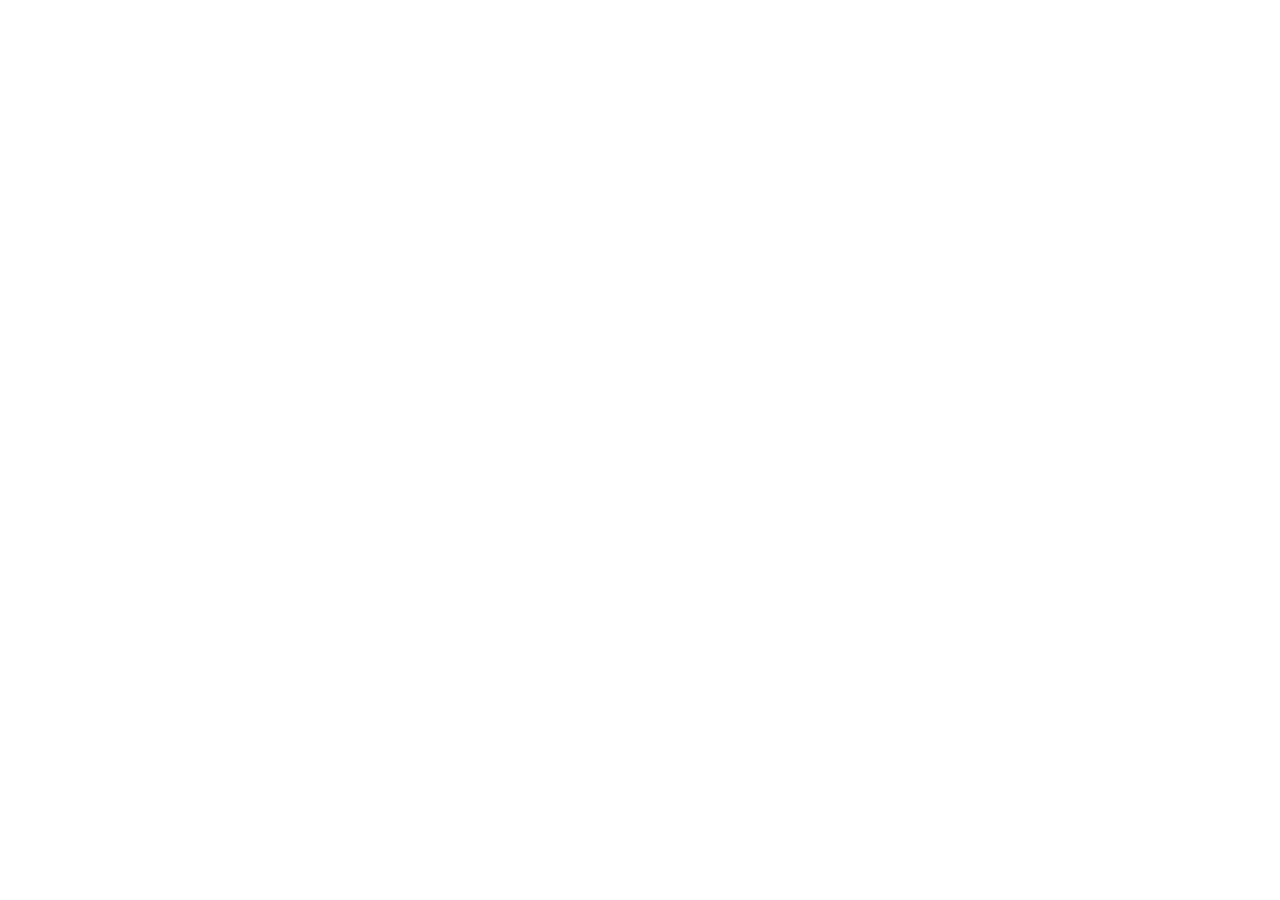
==== index.html @ e755c785 "Redirect thomasbeck.ai to thomasbeckconsulting.com" ====
<!DOCTYPE html><html lang="en"><head><meta charset="utf-8">
<title>Thomas Beck</title>
<meta http-equiv="refresh" content="0; url=https://thomasbeckconsulting.com/">
<link rel="canonical" href="https://thomasbeckconsulting.com/">
<script>location.replace("https://thomasbeckconsulting.com/");</script>
</head><body>Redirecting to <a href="https://thomasbeckconsulting.com/">thomasbeckconsulting.com</a>…</body></html>
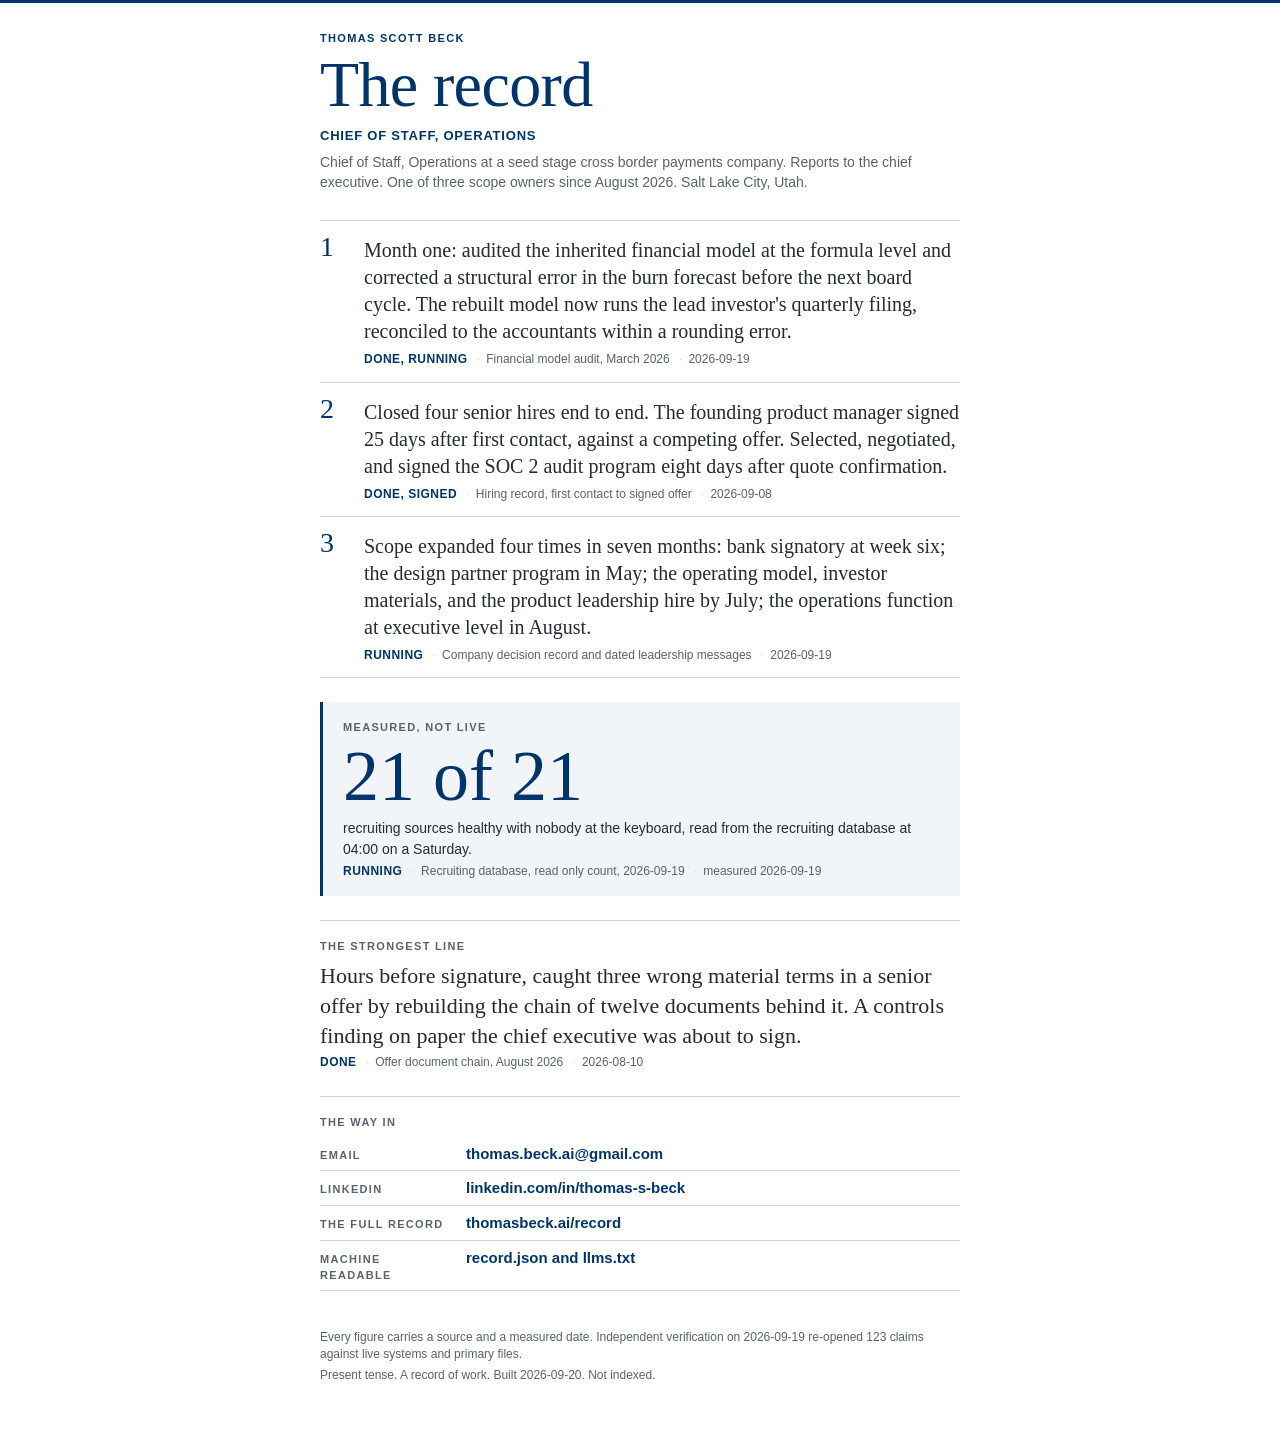
==== commit 541b1eb1: "Record site build 2026-09-20" ====
--- a/index.html
+++ b/index.html
@@ -1,6 +1,47 @@
-<!DOCTYPE html><html lang="en"><head><meta charset="utf-8">
-<title>Thomas Beck</title>
-<meta http-equiv="refresh" content="0; url=https://thomasbeckconsulting.com/">
-<link rel="canonical" href="https://thomasbeckconsulting.com/">
-<script>location.replace("https://thomasbeckconsulting.com/");</script>
-</head><body>Redirecting to <a href="https://thomasbeckconsulting.com/">thomasbeckconsulting.com</a>…</body></html>
+<!doctype html>
+<html lang="en">
+<head>
+<meta charset="utf-8">
+<meta name="viewport" content="width=device-width, initial-scale=1">
+<title>Thomas Scott Beck</title>
+<meta name="description" content="Chief of Staff, Operations. A record of work with sources, states, and measured dates.">
+<meta name="robots" content="noindex, nofollow, noarchive">
+<meta name="color-scheme" content="light dark">
+<link rel="canonical" href="https://thomasbeck.ai/">
+<link rel="alternate" type="application/json" href="/record.json" title="The record, machine readable">
+<link rel="stylesheet" href="/style.css">
+
+</head>
+<body class="home">
+<header>
+  <p class="kicker">Thomas Scott Beck</p>
+  <h1>The record</h1>
+  <p class="role">Chief of Staff, Operations</p>
+  <p class="company">Chief of Staff, Operations at a seed stage cross border payments company. Reports to the chief executive. One of three scope owners since August 2026. Salt Lake City, Utah.</p>
+</header>
+
+<main>
+  <ol class="case">
+    <li><p>Month one: audited the inherited financial model at the formula level and corrected a structural error in the burn forecast before the next board cycle. The rebuilt model now runs the lead investor&#x27;s quarterly filing, reconciled to the accountants within a rounding error.</p><p class="meta"><span class="state">DONE, RUNNING</span> <span class="src">Financial model audit, March 2026</span> <time datetime="2026-09-19">2026-09-19</time></p></li><li><p>Closed four senior hires end to end. The founding product manager signed 25 days after first contact, against a competing offer. Selected, negotiated, and signed the SOC 2 audit program eight days after quote confirmation.</p><p class="meta"><span class="state">DONE, SIGNED</span> <span class="src">Hiring record, first contact to signed offer</span> <time datetime="2026-09-08">2026-09-08</time></p></li><li><p>Scope expanded four times in seven months: bank signatory at week six; the design partner program in May; the operating model, investor materials, and the product leadership hire by July; the operations function at executive level in August.</p><p class="meta"><span class="state">RUNNING</span> <span class="src">Company decision record and dated leadership messages</span> <time datetime="2026-09-19">2026-09-19</time></p></li>
+  </ol>
+
+  <section class="live measured"><p class="label">Measured, not live</p><p class="big">21 of 21</p><p class="sub">recruiting sources healthy with nobody at the keyboard, read from the recruiting database at 04:00 on a Saturday. <span class="meta"><span class="state">RUNNING</span> <span class="src">Recruiting database, read only count, 2026-09-19</span> <time datetime="2026-09-19">measured 2026-09-19</time></span></p></section>
+
+  <section class="proof">
+    <p class="label">The strongest line</p><p class="proof-text">Hours before signature, caught three wrong material terms in a senior offer by rebuilding the chain of twelve documents behind it. A controls finding on paper the chief executive was about to sign.</p><p class="meta"><span class="state">DONE</span> <span class="src">Offer document chain, August 2026</span> <time datetime="2026-08-10">2026-08-10</time></p>
+  </section>
+
+  <section class="way">
+    <p class="label">The way in</p>
+    <ul>
+      <li><span class="label">Email</span><a href="mailto:thomas.beck.ai@gmail.com">thomas.beck.ai@gmail.com</a></li><li><span class="label">LinkedIn</span><a href="https://linkedin.com/in/thomas-s-beck">linkedin.com/in/thomas-s-beck</a></li><li><span class="label">The full record</span><a href="/record/">thomasbeck.ai/record</a></li><li><span class="label">Machine readable</span><a href="/record.json">record.json and llms.txt</a></li>
+    </ul>
+  </section>
+</main>
+
+<footer>
+  <p>Every figure carries a source and a measured date. Independent verification on 2026-09-19 re-opened 123 claims against live systems and primary files.</p>
+  <p>Present tense. A record of work. Built 2026-09-20. Not indexed.</p>
+</footer>
+</body>
+</html>
--- a/style.css
+++ b/style.css
@@ -0,0 +1,135 @@
+/* The record site. Same design system as the resume: Yale blue, Georgia display, Arial body.
+   Hairlines, extreme size contrast, one column, phone first. No decoration that carries no fact. */
+:root {
+  --blue: #00356B;
+  --ink: #242B33;
+  --muted: #59636D;
+  --line: #CED7E0;
+  --pale: #F1F5F8;
+  --mid: #DCE6EF;
+  --bg: #FFFFFF;
+  --display: Georgia, "Times New Roman", serif;
+  --body: Arial, Helvetica, system-ui, sans-serif;
+}
+@media (prefers-color-scheme: dark) {
+  :root {
+    --blue: #9CC0EA;
+    --ink: #E6EBF0;
+    --muted: #9AA6B2;
+    --line: #2A343E;
+    --pale: #141A20;
+    --mid: #1B2530;
+    --bg: #0E1216;
+  }
+}
+* { box-sizing: border-box; }
+html { -webkit-text-size-adjust: 100%; }
+body {
+  margin: 0;
+  background: var(--bg);
+  color: var(--ink);
+  font-family: var(--body);
+  font-size: 15px;
+  line-height: 1.45;
+  border-top: 3px solid var(--blue);
+}
+a { color: var(--blue); text-decoration: none; border-bottom: 1px solid var(--line); }
+a:hover, a:focus-visible { border-bottom-color: var(--blue); }
+a:focus-visible { outline: 2px solid var(--blue); outline-offset: 2px; }
+header, main, footer { max-width: 680px; margin: 0 auto; padding: 0 20px; }
+header { padding-top: 28px; }
+.kicker {
+  margin: 0;
+  font-family: var(--body);
+  font-weight: 700;
+  font-size: 11px;
+  letter-spacing: .12em;
+  text-transform: uppercase;
+  color: var(--blue);
+}
+.kicker a { border: 0; }
+h1 {
+  margin: 6px 0 0;
+  font-family: var(--display);
+  font-weight: 400;
+  font-size: clamp(40px, 9vw, 64px);
+  line-height: 1;
+  letter-spacing: -.01em;
+  color: var(--blue);
+}
+.role { margin: 10px 0 0; font-weight: 700; font-size: 13px; letter-spacing: .06em; text-transform: uppercase; color: var(--blue); }
+.company { margin: 6px 0 0; color: var(--muted); font-size: 14px; }
+h2 {
+  margin: 34px 0 0;
+  padding-bottom: 6px;
+  border-bottom: 1px solid var(--line);
+  font-family: var(--body);
+  font-weight: 700;
+  font-size: 12px;
+  letter-spacing: .1em;
+  text-transform: uppercase;
+  color: var(--blue);
+}
+h3 { margin: 22px 0 6px; font-size: 12px; letter-spacing: .08em; text-transform: uppercase; color: var(--muted); font-weight: 700; }
+.label { margin: 0 0 6px; font-weight: 700; font-size: 11px; letter-spacing: .12em; text-transform: uppercase; color: var(--muted); }
+.meta { display: block; margin-top: 4px; font-size: 12px; color: var(--muted); }
+.meta .state { color: var(--blue); font-weight: 700; letter-spacing: .04em; }
+.meta .src::before, .meta time::before { content: "\00b7"; margin: 0 6px; color: var(--line); }
+
+/* the one screen */
+.home main { padding-bottom: 8px; }
+.case { list-style: none; margin: 28px 0 0; padding: 0; counter-reset: line; border-top: 1px solid var(--line); }
+.case li { position: relative; padding: 16px 0 14px 44px; border-bottom: 1px solid var(--line); counter-increment: line; }
+.case li::before {
+  content: counter(line);
+  position: absolute; left: 0; top: 12px;
+  font-family: var(--display); font-size: 28px; line-height: 1; color: var(--blue);
+}
+.case li p { margin: 0; font-family: var(--display); font-size: 18px; line-height: 1.35; }
+.case li p.meta { font-family: var(--body); font-size: 12px; margin-top: 6px; }
+
+.live { margin: 24px 0 0; padding: 18px 20px 16px; background: var(--pale); border-left: 3px solid var(--blue); }
+.live .big { margin: 0; font-family: var(--display); font-size: clamp(44px, 11vw, 72px); line-height: .95; color: var(--blue); font-variant-numeric: tabular-nums; }
+.live .sub { margin: 8px 0 0; font-size: 14px; }
+.live.stale { border-left-color: var(--muted); }
+.live.stale .big { color: var(--muted); }
+.live.stale .label::after { content: "  STALE"; color: var(--muted); }
+
+.proof { margin: 24px 0 0; padding-top: 18px; border-top: 1px solid var(--line); }
+.proof-text { margin: 0; font-family: var(--display); font-size: 20px; line-height: 1.35; }
+
+.way { margin: 24px 0 0; padding-top: 18px; border-top: 1px solid var(--line); }
+.way ul { list-style: none; margin: 0; padding: 0; }
+.way li { display: flex; gap: 14px; align-items: baseline; padding: 6px 0; border-bottom: 1px solid var(--line); font-size: 15px; }
+.way li .label { flex: 0 0 132px; margin: 0; }
+.way li a { border: 0; font-weight: 700; }
+
+footer { padding: 26px 20px 40px; color: var(--muted); font-size: 12px; }
+footer p { margin: 4px 0; }
+
+/* the plain record */
+.record header { padding-top: 24px; }
+.record h1 { font-size: clamp(34px, 7vw, 48px); }
+.record .intro { margin: 10px 0 0; color: var(--muted); }
+dl { margin: 10px 0 0; }
+.field { padding: 10px 0; border-bottom: 1px solid var(--line); }
+.field dt { font-weight: 700; color: var(--blue); font-size: 13px; }
+.field dd { margin: 2px 0 0; }
+.legend dt { font-weight: 700; color: var(--blue); font-size: 12px; margin-top: 8px; }
+.legend dd { margin: 0; color: var(--muted); font-size: 13px; }
+
+@media (min-width: 720px) {
+  body { font-size: 16px; }
+  .case li p { font-size: 20px; }
+  .proof-text { font-size: 22px; }
+  .field { display: grid; grid-template-columns: 220px 1fr; gap: 0 18px; }
+  .field dt { padding-top: 1px; }
+  .field dd { margin: 0; }
+  .legend { display: grid; grid-template-columns: 200px 1fr; gap: 0 18px; }
+  .legend dt { margin-top: 4px; }
+  .legend dd { margin-top: 4px; }
+}
+@media print {
+  body { border-top: 0; color: #000; }
+  .live, .way { break-inside: avoid; }
+}
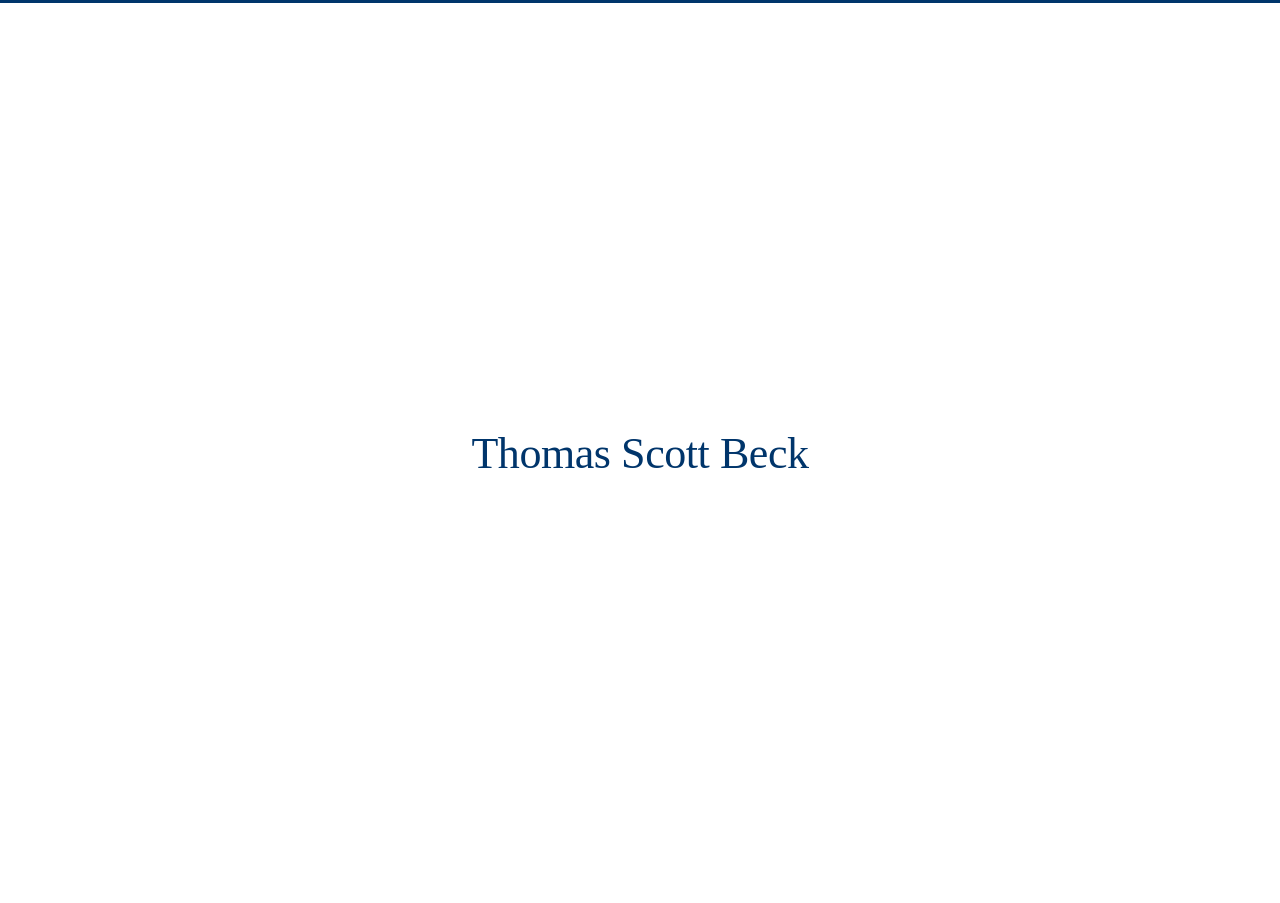
==== commit d348da14: "Record site build 2026-09-20" ====
--- a/index.html
+++ b/index.html
@@ -4,44 +4,16 @@
 <meta charset="utf-8">
 <meta name="viewport" content="width=device-width, initial-scale=1">
 <title>Thomas Scott Beck</title>
-<meta name="description" content="Chief of Staff, Operations. A record of work with sources, states, and measured dates.">
 <meta name="robots" content="noindex, nofollow, noarchive">
 <meta name="color-scheme" content="light dark">
 <link rel="canonical" href="https://thomasbeck.ai/">
-<link rel="alternate" type="application/json" href="/record.json" title="The record, machine readable">
-<link rel="stylesheet" href="/style.css">
-
+<style>
+:root { --blue: #00356B; --ink: #242B33; --bg: #FFFFFF; }
+@media (prefers-color-scheme: dark) { :root { --blue: #9CC0EA; --ink: #E6EBF0; --bg: #0E1216; } }
+html, body { height: 100%; margin: 0; }
+body { display: grid; place-items: center; background: var(--bg); color: var(--ink); font-family: Georgia, "Times New Roman", serif; border-top: 3px solid var(--blue); }
+h1 { margin: 0; font-weight: 400; font-size: clamp(28px, 6vw, 44px); letter-spacing: -.01em; color: var(--blue); }
+</style>
 </head>
-<body class="home">
-<header>
-  <p class="kicker">Thomas Scott Beck</p>
-  <h1>The record</h1>
-  <p class="role">Chief of Staff, Operations</p>
-  <p class="company">Chief of Staff, Operations at a seed stage cross border payments company. Reports to the chief executive. One of three scope owners since August 2026. Salt Lake City, Utah.</p>
-</header>
-
-<main>
-  <ol class="case">
-    <li><p>Month one: audited the inherited financial model at the formula level and corrected a structural error in the burn forecast before the next board cycle. The rebuilt model now runs the lead investor&#x27;s quarterly filing, reconciled to the accountants within a rounding error.</p><p class="meta"><span class="state">DONE, RUNNING</span> <span class="src">Financial model audit, March 2026</span> <time datetime="2026-09-19">2026-09-19</time></p></li><li><p>Closed four senior hires end to end. The founding product manager signed 25 days after first contact, against a competing offer. Selected, negotiated, and signed the SOC 2 audit program eight days after quote confirmation.</p><p class="meta"><span class="state">DONE, SIGNED</span> <span class="src">Hiring record, first contact to signed offer</span> <time datetime="2026-09-08">2026-09-08</time></p></li><li><p>Scope expanded four times in seven months: bank signatory at week six; the design partner program in May; the operating model, investor materials, and the product leadership hire by July; the operations function at executive level in August.</p><p class="meta"><span class="state">RUNNING</span> <span class="src">Company decision record and dated leadership messages</span> <time datetime="2026-09-19">2026-09-19</time></p></li>
-  </ol>
-
-  <section class="live measured"><p class="label">Measured, not live</p><p class="big">21 of 21</p><p class="sub">recruiting sources healthy with nobody at the keyboard, read from the recruiting database at 04:00 on a Saturday. <span class="meta"><span class="state">RUNNING</span> <span class="src">Recruiting database, read only count, 2026-09-19</span> <time datetime="2026-09-19">measured 2026-09-19</time></span></p></section>
-
-  <section class="proof">
-    <p class="label">The strongest line</p><p class="proof-text">Hours before signature, caught three wrong material terms in a senior offer by rebuilding the chain of twelve documents behind it. A controls finding on paper the chief executive was about to sign.</p><p class="meta"><span class="state">DONE</span> <span class="src">Offer document chain, August 2026</span> <time datetime="2026-08-10">2026-08-10</time></p>
-  </section>
-
-  <section class="way">
-    <p class="label">The way in</p>
-    <ul>
-      <li><span class="label">Email</span><a href="mailto:thomas.beck.ai@gmail.com">thomas.beck.ai@gmail.com</a></li><li><span class="label">LinkedIn</span><a href="https://linkedin.com/in/thomas-s-beck">linkedin.com/in/thomas-s-beck</a></li><li><span class="label">The full record</span><a href="/record/">thomasbeck.ai/record</a></li><li><span class="label">Machine readable</span><a href="/record.json">record.json and llms.txt</a></li>
-    </ul>
-  </section>
-</main>
-
-<footer>
-  <p>Every figure carries a source and a measured date. Independent verification on 2026-09-19 re-opened 123 claims against live systems and primary files.</p>
-  <p>Present tense. A record of work. Built 2026-09-20. Not indexed.</p>
-</footer>
-</body>
+<body><h1>Thomas Scott Beck</h1></body>
 </html>
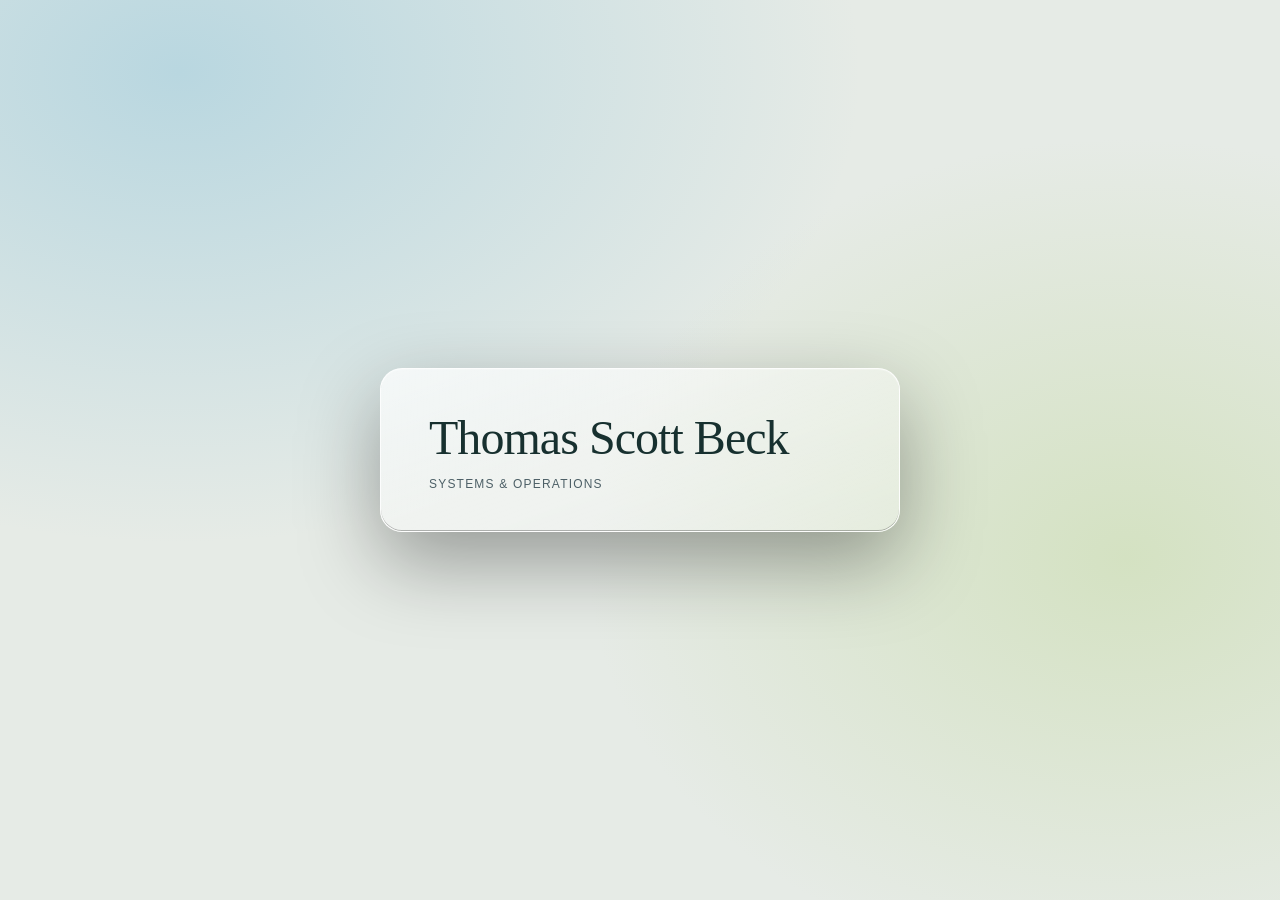
==== commit 49e7ff65: "Record site build 2026-09-21" ====
--- a/index.html
+++ b/index.html
@@ -7,13 +7,20 @@
 <meta name="robots" content="noindex, nofollow, noarchive">
 <meta name="color-scheme" content="light dark">
 <link rel="canonical" href="https://thomasbeck.ai/">
+<link rel="icon" href="data:,">
 <style>
-:root { --blue: #00356B; --ink: #242B33; --bg: #FFFFFF; }
-@media (prefers-color-scheme: dark) { :root { --blue: #9CC0EA; --ink: #E6EBF0; --bg: #0E1216; } }
-html, body { height: 100%; margin: 0; }
-body { display: grid; place-items: center; background: var(--bg); color: var(--ink); font-family: Georgia, "Times New Roman", serif; border-top: 3px solid var(--blue); }
-h1 { margin: 0; font-weight: 400; font-size: clamp(28px, 6vw, 44px); letter-spacing: -.01em; color: var(--blue); }
+:root{color-scheme:dark;--bg:#0c1216;--ink:#e9eeeb;--muted:#9fb0b8;--edge:rgba(255,255,255,.11);
+--field:radial-gradient(1100px 760px at 14% 8%,rgba(58,104,128,.42) 0%,rgba(58,104,128,0) 62%),radial-gradient(900px 700px at 88% 62%,rgba(84,112,66,.28) 0%,rgba(84,112,66,0) 60%);
+--glass:linear-gradient(160deg,rgba(255,255,255,.085),rgba(255,255,255,.025) 42%,rgba(0,0,0,.16))}
+@media (prefers-color-scheme:light){:root{color-scheme:light;--bg:#e6ebe6;--ink:#17302f;--muted:#4d6067;--edge:rgba(255,255,255,.85);
+--field:radial-gradient(1100px 760px at 14% 8%,rgba(140,195,218,.5) 0%,rgba(140,195,218,0) 62%),radial-gradient(900px 700px at 88% 62%,rgba(190,214,150,.45) 0%,rgba(190,214,150,0) 60%);
+--glass:linear-gradient(160deg,rgba(255,255,255,.72),rgba(255,255,255,.42) 45%,rgba(255,255,255,.28))}}
+*{box-sizing:border-box}html,body{height:100%;margin:0}
+body{display:grid;place-items:center;background:var(--field),var(--bg);color:var(--ink);font-family:-apple-system,BlinkMacSystemFont,"SF Pro Text","Segoe UI",Inter,Roboto,Helvetica,Arial,sans-serif;padding:24px;box-sizing:border-box}
+.card{background:var(--glass);border:1px solid var(--edge);border-radius:22px;padding:44px 48px 40px;box-shadow:inset 0 1px 0 rgba(255,255,255,.22),inset 0 -1px 0 rgba(0,0,0,.28),0 30px 80px rgba(0,0,0,.35);max-width:520px;width:100%}
+h1{margin:0;font-family:"Iowan Old Style","Palatino Linotype",Palatino,Georgia,serif;font-weight:400;font-size:clamp(32px,6vw,48px);letter-spacing:-.02em;line-height:1.05}
+p{margin:14px 0 0;color:var(--muted);font-size:12px;letter-spacing:.1em;text-transform:uppercase}
 </style>
 </head>
-<body><h1>Thomas Scott Beck</h1></body>
+<body><div class="card"><h1>Thomas Scott Beck</h1><p>Systems &amp; operations</p></div></body>
 </html>
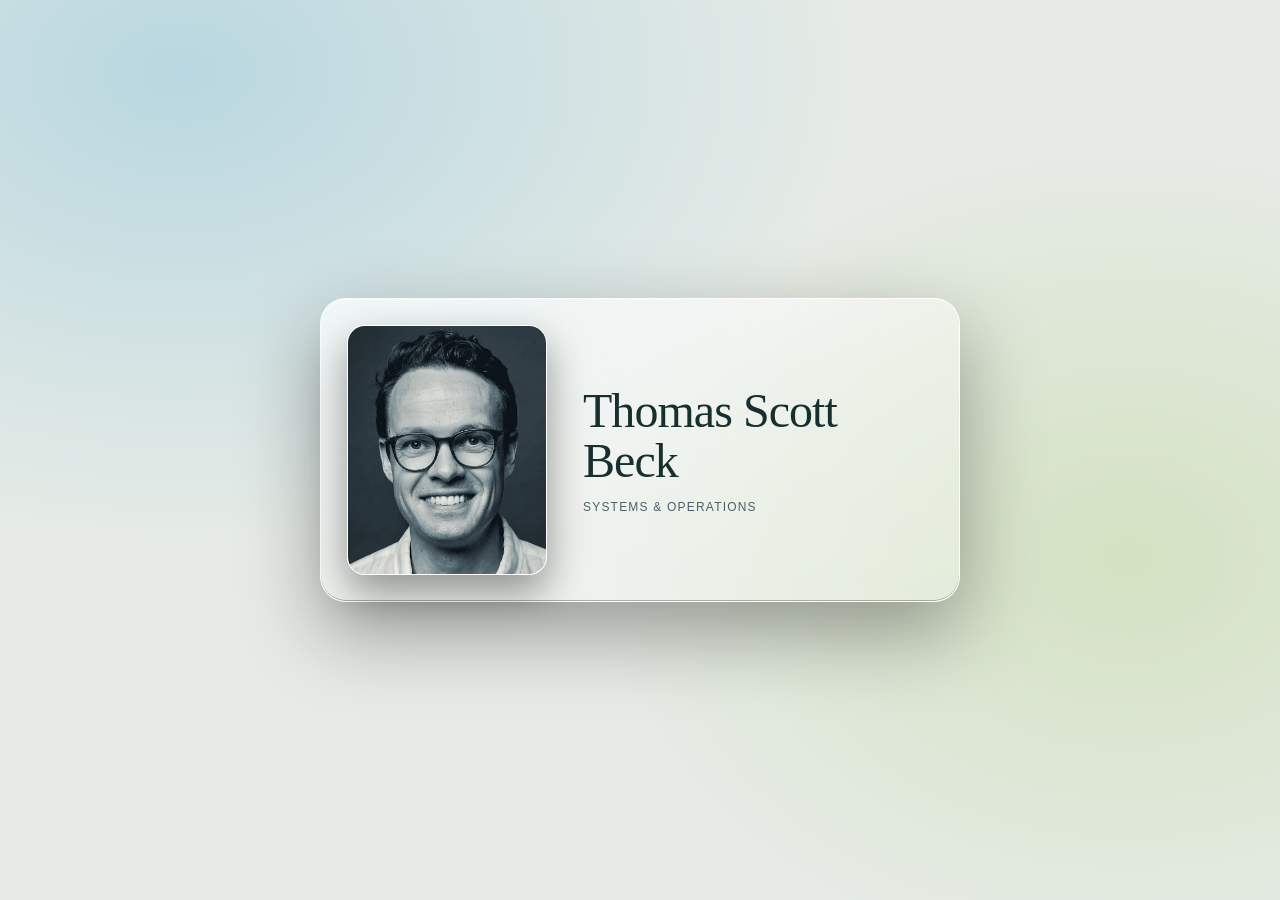
==== commit e42a7842: "Record site build 2026-09-21" ====
--- a/index.html
+++ b/index.html
@@ -17,10 +17,12 @@
 --glass:linear-gradient(160deg,rgba(255,255,255,.72),rgba(255,255,255,.42) 45%,rgba(255,255,255,.28))}}
 *{box-sizing:border-box}html,body{height:100%;margin:0}
 body{display:grid;place-items:center;background:var(--field),var(--bg);color:var(--ink);font-family:-apple-system,BlinkMacSystemFont,"SF Pro Text","Segoe UI",Inter,Roboto,Helvetica,Arial,sans-serif;padding:24px;box-sizing:border-box}
-.card{background:var(--glass);border:1px solid var(--edge);border-radius:22px;padding:44px 48px 40px;box-shadow:inset 0 1px 0 rgba(255,255,255,.22),inset 0 -1px 0 rgba(0,0,0,.28),0 30px 80px rgba(0,0,0,.35);max-width:520px;width:100%}
+.card{display:grid;grid-template-columns:200px 1fr;align-items:center;gap:36px;background:var(--glass);border:1px solid var(--edge);border-radius:26px;padding:26px 44px 26px 26px;box-shadow:inset 0 1px 0 rgba(255,255,255,.22),inset 0 -1px 0 rgba(0,0,0,.28),0 30px 80px rgba(0,0,0,.35);max-width:640px;width:100%}
+.portrait{display:block;width:100%;height:auto;aspect-ratio:4/5;object-fit:cover;border-radius:18px;border:1px solid var(--edge);box-shadow:inset 0 1px 0 rgba(255,255,255,.35),0 18px 40px rgba(0,0,0,.4)}
+@media (max-width:560px){.card{grid-template-columns:1fr;gap:22px;padding:22px 26px 30px}.portrait{max-width:260px}}
 h1{margin:0;font-family:"Iowan Old Style","Palatino Linotype",Palatino,Georgia,serif;font-weight:400;font-size:clamp(32px,6vw,48px);letter-spacing:-.02em;line-height:1.05}
 p{margin:14px 0 0;color:var(--muted);font-size:12px;letter-spacing:.1em;text-transform:uppercase}
 </style>
 </head>
-<body><div class="card"><h1>Thomas Scott Beck</h1><p>Systems &amp; operations</p></div></body>
+<body><div class="card"><img class="portrait" src="portrait.jpg" width="720" height="900" alt="Thomas Scott Beck"><div><h1>Thomas Scott Beck</h1><p>Systems &amp; operations</p></div></div></body>
 </html>
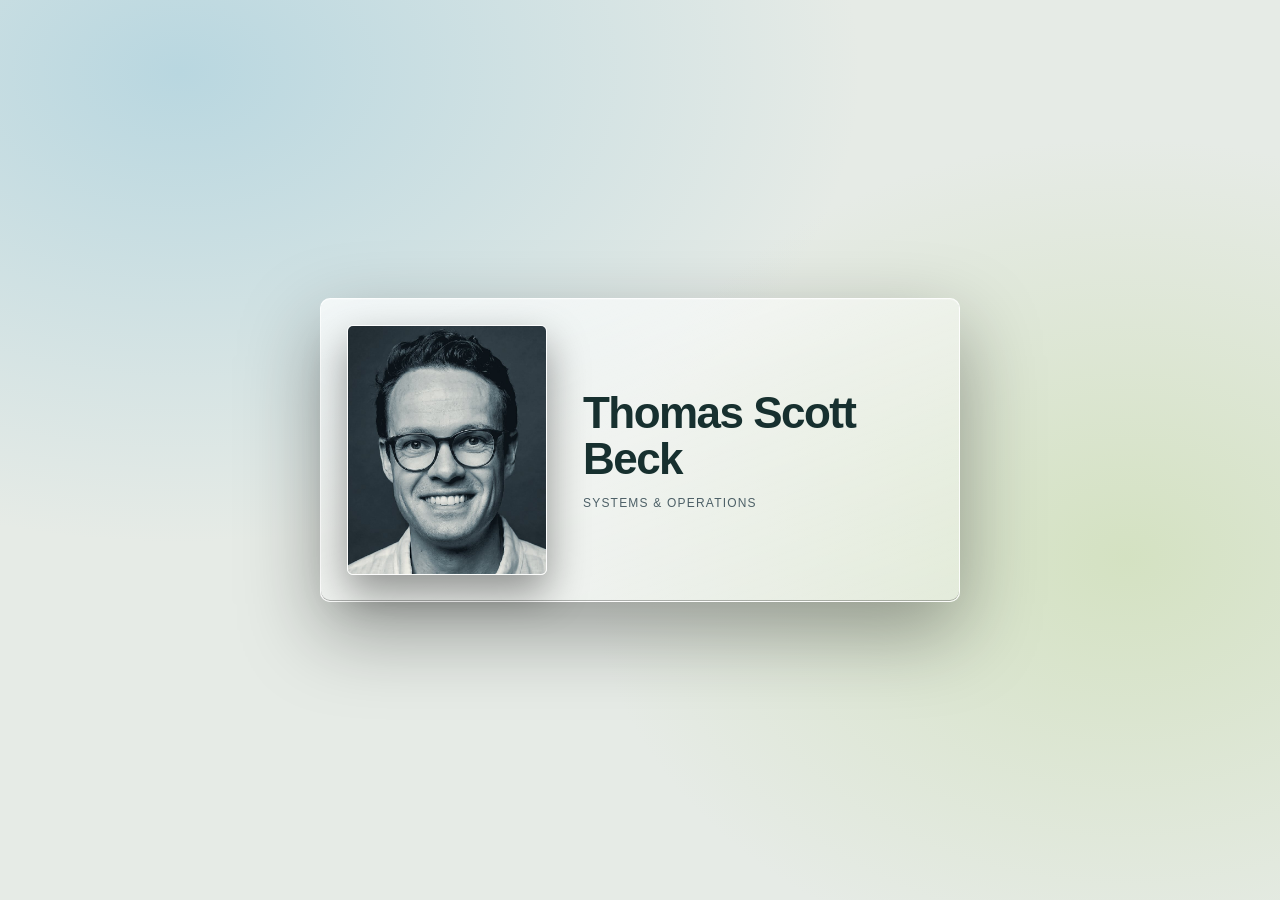
==== commit 7210653a: "Record site build 2026-09-21" ====
--- a/index.html
+++ b/index.html
@@ -17,10 +17,10 @@
 --glass:linear-gradient(160deg,rgba(255,255,255,.72),rgba(255,255,255,.42) 45%,rgba(255,255,255,.28))}}
 *{box-sizing:border-box}html,body{height:100%;margin:0}
 body{display:grid;place-items:center;background:var(--field),var(--bg);color:var(--ink);font-family:-apple-system,BlinkMacSystemFont,"SF Pro Text","Segoe UI",Inter,Roboto,Helvetica,Arial,sans-serif;padding:24px;box-sizing:border-box}
-.card{display:grid;grid-template-columns:200px 1fr;align-items:center;gap:36px;background:var(--glass);border:1px solid var(--edge);border-radius:26px;padding:26px 44px 26px 26px;box-shadow:inset 0 1px 0 rgba(255,255,255,.22),inset 0 -1px 0 rgba(0,0,0,.28),0 30px 80px rgba(0,0,0,.35);max-width:640px;width:100%}
-.portrait{display:block;width:100%;height:auto;aspect-ratio:4/5;object-fit:cover;border-radius:18px;border:1px solid var(--edge);box-shadow:inset 0 1px 0 rgba(255,255,255,.35),0 18px 40px rgba(0,0,0,.4)}
+.card{display:grid;grid-template-columns:200px 1fr;align-items:center;gap:36px;background:var(--glass);border:1px solid var(--edge);border-radius:10px;padding:26px 44px 26px 26px;box-shadow:inset 0 1px 0 rgba(255,255,255,.22),inset 0 -1px 0 rgba(0,0,0,.28),0 30px 80px rgba(0,0,0,.35);max-width:640px;width:100%}
+.portrait{display:block;width:100%;height:auto;aspect-ratio:4/5;object-fit:cover;border-radius:6px;border:1px solid var(--edge);box-shadow:inset 0 1px 0 rgba(255,255,255,.35),0 18px 40px rgba(0,0,0,.4)}
 @media (max-width:560px){.card{grid-template-columns:1fr;gap:22px;padding:22px 26px 30px}.portrait{max-width:260px}}
-h1{margin:0;font-family:"Iowan Old Style","Palatino Linotype",Palatino,Georgia,serif;font-weight:400;font-size:clamp(32px,6vw,48px);letter-spacing:-.02em;line-height:1.05}
+h1{margin:0;font-weight:600;font-size:clamp(30px,5.5vw,44px);letter-spacing:-.035em;line-height:1.05}
 p{margin:14px 0 0;color:var(--muted);font-size:12px;letter-spacing:.1em;text-transform:uppercase}
 </style>
 </head>
